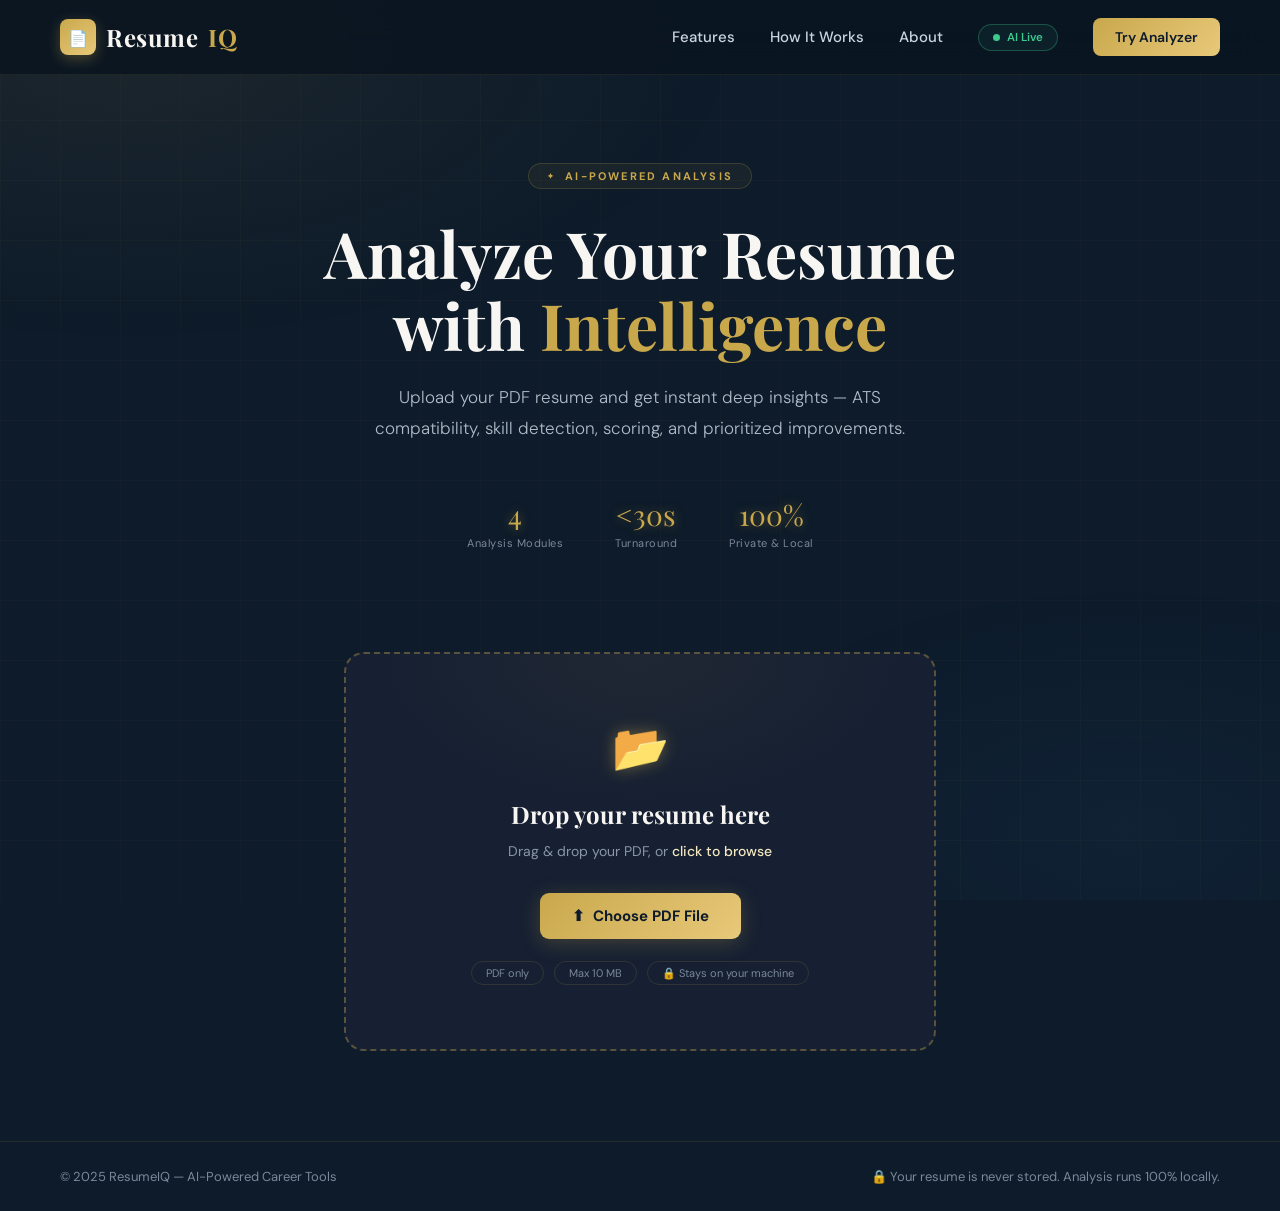
==== templates/index.html @ 73cef733 "project added" ====
<!DOCTYPE html>
<html lang="en">
<head>
<meta charset="UTF-8"/>
<meta name="viewport" content="width=device-width, initial-scale=1.0"/>
<title>ResumeIQ — AI Resume Analyzer</title>
<link href="https://fonts.googleapis.com/css2?family=Playfair+Display:wght@600;700&family=DM+Sans:ital,wght@0,300;0,400;0,500;0,600;1,300&display=swap" rel="stylesheet"/>
<style>
/* ── RESET ── */
*, *::before, *::after { box-sizing: border-box; margin: 0; padding: 0; }

body {
  font-family: 'DM Sans', sans-serif;
  background: #0d1b2a;
  color: #f8f6f2;
  min-height: 100vh;
  overflow-x: hidden;
}

/* Ambient glows */
body::before {
  content: '';
  position: fixed; inset: 0; pointer-events: none; z-index: 0;
  background:
    radial-gradient(ellipse 80% 55% at 10% 5%,  rgba(201,168,76,0.08) 0%, transparent 60%),
    radial-gradient(ellipse 60% 45% at 88% 92%, rgba(74,144,232,0.06) 0%, transparent 60%);
}

/* Subtle grid */
body::after {
  content: '';
  position: fixed; inset: 0; pointer-events: none; z-index: 0;
  background-image:
    linear-gradient(rgba(201,168,76,0.032) 1px, transparent 1px),
    linear-gradient(90deg, rgba(201,168,76,0.032) 1px, transparent 1px);
  background-size: 60px 60px;
}

/* ══════════════════════════════════════
   HEADER
══════════════════════════════════════ */
.header {
  position: sticky; top: 0; z-index: 200;
  display: flex; justify-content: space-between; align-items: center;
  padding: 18px 60px;
  background: rgba(10,21,32,0.85);
  border-bottom: 1px solid rgba(201,168,76,0.1);
  backdrop-filter: blur(18px);
}

.logo {
  font-family: 'Playfair Display', serif;
  font-size: 24px; font-weight: 700;
  color: #f8f6f2; letter-spacing: 0.5px;
  display: flex; align-items: center; gap: 10px;
}

.logo-mark {
  width: 36px; height: 36px;
  background: linear-gradient(140deg, #c9a84c, #e8c97a);
  border-radius: 8px;
  display: flex; align-items: center; justify-content: center;
  font-size: 16px;
  box-shadow: 0 4px 14px rgba(201,168,76,0.32);
}

.logo span { color: #c9a84c; }

.nav {
  display: flex; align-items: center; gap: 35px;
}

.nav a {
  position: relative; text-decoration: none;
  color: #cbd5e1; font-size: 15px; font-weight: 500;
  padding: 6px 0; transition: color 0.3s ease;
}
.nav a:hover { color: #c9a84c; }
.nav a::after {
  content: ''; position: absolute; left: 0; bottom: -4px;
  width: 0; height: 2px; background: #c9a84c;
  transition: width 0.3s ease; border-radius: 2px;
}
.nav a:hover::after { width: 100%; }

.live-pill {
  display: flex; align-items: center; gap: 7px;
  padding: 5px 14px;
  border: 1px solid rgba(62,201,143,0.3); border-radius: 20px;
  font-size: 11.5px; font-weight: 600;
  color: #3ec98f; background: rgba(62,201,143,0.07);
}
.live-pill::before {
  content: ''; width: 7px; height: 7px; border-radius: 50%;
  background: #3ec98f; animation: breathe 1.6s ease infinite;
}
@keyframes breathe {
  0%,100% { opacity:1; transform:scale(1); }
  50%      { opacity:0.35; transform:scale(1.6); }
}

.btn-header {
  padding: 10px 22px;
  background: linear-gradient(135deg, #c9a84c, #e8c97a);
  border: none; border-radius: 8px;
  font-family: 'DM Sans', sans-serif;
  font-weight: 600; font-size: 14px;
  cursor: pointer; color: #0d1b2a;
  transition: all 0.3s ease;
}
.btn-header:hover {
  transform: translateY(-2px) scale(1.05);
  box-shadow: 0 0 10px rgba(201,168,76,0.6), 0 0 20px rgba(201,168,76,0.4), 0 0 40px rgba(201,168,76,0.3);
}

/* ══════════════════════════════════════
   HERO
══════════════════════════════════════ */
.hero {
  position: relative; z-index: 1;
  text-align: center; padding: 88px 24px 50px;
  max-width: 860px; margin: 0 auto;
  animation: fadeUp 0.7s ease both;
}

.hero-eyebrow {
  display: inline-flex; align-items: center; gap: 9px;
  padding: 5px 18px;
  border: 1px solid rgba(201,168,76,0.2); border-radius: 20px;
  font-size: 11px; font-weight: 700;
  color: #c9a84c; letter-spacing: 2.2px; text-transform: uppercase;
  background: rgba(201,168,76,0.06); margin-bottom: 28px;
}
.hero-eyebrow::before { content: '✦'; font-size: 8px; }

.hero h1 {
  font-family: 'Playfair Display', serif;
  font-size: clamp(42px, 5.5vw, 64px);
  line-height: 1.12; color: #f8f6f2; margin-bottom: 22px;
}
.hero h1 em { color: #c9a84c; font-style: normal; }

.hero p {
  font-size: 17px; font-weight: 300;
  color: #b0bcc8; line-height: 1.8;
  max-width: 560px; margin: 0 auto 52px;
}

.stats-strip { display: flex; justify-content: center; gap: 52px; flex-wrap: wrap; }
.stat { text-align: center; }
.stat-num {
  font-family: 'Playfair Display', serif; font-size: 28px; color: #c9a84c;
  text-shadow: 0 0 12px rgba(201,168,76,0.45);
}
.stat-lbl { font-size: 11px; color: #7a8899; letter-spacing: 0.5px; margin-top: 3px; }

/* ══════════════════════════════════════
   UPLOAD
══════════════════════════════════════ */
.upload-section {
  position: relative; z-index: 1;
  max-width: 640px; margin: 52px auto 0;
  padding: 0 24px 90px;
  animation: fadeUp 0.7s 0.12s ease both;
}

.upload-card {
  background: #162032;
  border: 2px dashed rgba(201,168,76,0.38);
  border-radius: 20px; padding: 64px 44px;
  text-align: center; cursor: pointer;
  transition: all 0.35s ease;
  position: relative; overflow: hidden;
}
/* shimmer sweep */
.upload-card::before {
  content: ''; position: absolute;
  top: 0; left: -100%; width: 60%; height: 1px;
  background: linear-gradient(90deg, transparent, rgba(201,168,76,0.7), transparent);
  animation: sweep 3.5s ease infinite;
}
.upload-card::after {
  content: ''; position: absolute; inset: 0; pointer-events: none;
  background: radial-gradient(ellipse 65% 55% at 50% 0%, rgba(201,168,76,0.055) 0%, transparent 70%);
}
@keyframes sweep { 0% { left:-100%; } 100% { left:200%; } }

.upload-card:hover, .upload-card.drag-over {
  border-color: #c9a84c;
  background: rgba(201,168,76,0.04);
  transform: translateY(-4px);
  box-shadow: 0 28px 70px rgba(0,0,0,0.4), 0 0 40px rgba(201,168,76,0.1);
}

.upload-icon {
  font-size: 46px; margin-bottom: 20px;
  display: inline-block; transition: transform 0.35s;
  filter: drop-shadow(0 0 8px rgba(201,168,76,0.45));
}
.upload-card:hover .upload-icon { transform: scale(1.12) rotate(-5deg); }

.upload-card h3 {
  font-family: 'Playfair Display', serif;
  font-size: 24px; color: #f8f6f2; margin-bottom: 10px;
}
.upload-card > p { color: #8a96a8; font-size: 14px; line-height: 1.65; margin-bottom: 30px; }
.upload-card > p b { color: #f5e8c0; font-weight: 500; }

input[type=file] { display: none; }

.btn-upload {
  display: inline-flex; align-items: center; gap: 9px;
  padding: 13px 32px;
  background: linear-gradient(135deg, #c9a84c, #e8c97a);
  border: none; border-radius: 9px;
  font-family: 'DM Sans', sans-serif;
  font-size: 15px; font-weight: 700;
  cursor: pointer; color: #0d1b2a;
  transition: all 0.28s;
  box-shadow: 0 4px 20px rgba(201,168,76,0.25);
}
.btn-upload:hover { transform: translateY(-2px); box-shadow: 0 10px 32px rgba(201,168,76,0.45); }

.file-pills { display: flex; justify-content: center; gap: 10px; margin-top: 22px; flex-wrap: wrap; }
.file-pill {
  padding: 4px 14px; border: 1px solid rgba(201,168,76,0.15);
  border-radius: 20px; font-size: 11px; color: #7a8899;
}

/* file confirmed */
.file-selected {
  display: none; align-items: center; gap: 14px;
  margin-top: 18px; padding: 15px 22px;
  background: rgba(62,201,143,0.07);
  border: 1px solid rgba(62,201,143,0.22); border-radius: 12px;
}
.file-selected.show { display: flex; animation: fadeUp 0.35s ease both; }
.file-icon { font-size: 28px; }
.file-meta { flex: 1; }
.file-name { font-size: 14px; font-weight: 600; color: #f8f6f2; }
.file-size { font-size: 12px; color: #7a8899; margin-top: 2px; }
.file-check { font-size: 22px; color: #3ec98f; }

/* analyze btn */
.btn-analyze {
  display: none; width: 100%; margin-top: 18px; padding: 17px;
  background: linear-gradient(135deg, #c9a84c, #e8c97a);
  border: none; border-radius: 12px;
  font-family: 'DM Sans', sans-serif; font-size: 16px; font-weight: 700;
  cursor: pointer; color: #0d1b2a; letter-spacing: 0.4px;
  transition: all 0.3s; box-shadow: 0 6px 24px rgba(201,168,76,0.3);
}
.btn-analyze.show { display: block; animation: fadeUp 0.35s ease both; }
.btn-analyze:hover { transform: translateY(-2px); box-shadow: 0 14px 38px rgba(201,168,76,0.48); }

/* error */
.error-bar {
  display: none; align-items: center; gap: 12px;
  padding: 13px 18px; margin-top: 12px;
  background: rgba(232,89,74,0.09); border: 1px solid rgba(232,89,74,0.25);
  border-radius: 10px; font-size: 13px; color: #f09898;
}
.error-bar.show { display: flex; animation: fadeUp 0.3s ease both; }

/* ══════════════════════════════════════
   LOADING
══════════════════════════════════════ */
.loading-section {
  display: none; position: relative; z-index: 1;
  max-width: 640px; margin: 0 auto;
  padding: 0 24px 90px; text-align: center;
}
.loading-section.show { display: block; animation: fadeUp 0.4s ease both; }

.loading-card {
  background: #162032; border: 1px solid rgba(201,168,76,0.15);
  border-radius: 20px; padding: 64px 44px;
}

.spinner {
  width: 66px; height: 66px; margin: 0 auto 28px;
  border: 3px solid rgba(201,168,76,0.12); border-top-color: #c9a84c;
  border-radius: 50%; animation: spin 0.85s linear infinite;
  box-shadow: 0 0 18px rgba(201,168,76,0.18);
}
@keyframes spin { to { transform: rotate(360deg); } }

.loading-card h3 { font-family: 'Playfair Display', serif; font-size: 24px; margin-bottom: 8px; }
.loading-card > p { color: #7a8899; font-size: 14px; }

.step-list {
  list-style: none; display: flex; flex-direction: column; gap: 13px;
  max-width: 360px; margin: 30px auto 0; text-align: left;
}
.step-item { display: flex; align-items: center; gap: 12px; font-size: 13.5px; color: #7a8899; transition: color 0.4s; }
.step-item.active { color: #f8f6f2; }
.step-item.done   { color: #3ec98f; }
.step-dot {
  width: 9px; height: 9px; border-radius: 50%; flex-shrink: 0;
  background: #0a1520; border: 1.5px solid rgba(201,168,76,0.2); transition: all 0.4s;
}
.step-item.active .step-dot { background: #c9a84c; border-color: #c9a84c; box-shadow: 0 0 8px rgba(201,168,76,0.6); }
.step-item.done   .step-dot { background: #3ec98f; border-color: #3ec98f; }

/* ══════════════════════════════════════
   RESULTS
══════════════════════════════════════ */
.results-section {
  display: none; position: relative; z-index: 1;
  max-width: 960px; margin: 0 auto; padding: 0 24px 90px;
}
.results-section.show { display: block; animation: fadeUp 0.5s ease both; }

.results-topbar {
  display: flex; align-items: center; justify-content: space-between;
  margin-bottom: 36px; flex-wrap: wrap; gap: 16px;
}
.results-heading { font-family: 'Playfair Display', serif; font-size: 32px; }
.results-heading span { color: #c9a84c; }

.btn-reset {
  display: flex; align-items: center; gap: 8px; padding: 10px 22px;
  background: transparent; border: 1px solid rgba(201,168,76,0.2); border-radius: 9px;
  color: #b0bcc8; font-family: 'DM Sans', sans-serif; font-size: 13px; cursor: pointer; transition: all 0.22s;
}
.btn-reset:hover { border-color: #c9a84c; color: #c9a84c; }

/* ── SCORE CARDS ── */
.score-row { display: flex; gap: 22px; margin-bottom: 28px; flex-wrap: wrap; }

.score-card {
  flex: 1; background: #162032; padding: 32px 28px;
  border-radius: 14px; text-align: center;
  position: relative; overflow: hidden;
  transition: all 0.4s ease;
  border: 1px solid rgba(201,168,76,0.12);
}

/* animated gradient border on hover */
.score-card::before {
  content: ''; position: absolute; top: -2px; left: -2px; right: -2px; bottom: -2px;
  background: linear-gradient(45deg, #c9a84c, #e8c97a, #c9a84c);
  z-index: -1; opacity: 0; transition: opacity 0.35s; border-radius: 16px;
}
.score-card:hover::before { opacity: 1; }

/* color top bar */
.score-card::after {
  content: ''; position: absolute; top: 0; left: 0; right: 0; height: 3px;
}
.sc-gold::after  { background: linear-gradient(90deg, #c9a84c, #e8c97a); }
.sc-green::after { background: linear-gradient(90deg, #3ec98f, #5ee8a8); }
.sc-blue::after  { background: linear-gradient(90deg, #4a90e8, #7ab4f5); }

.score-card:hover {
  transform: translateY(-6px) scale(1.03);
  box-shadow: 0 0 20px rgba(201,168,76,0.35), 0 0 40px rgba(201,168,76,0.25);
}

.score-card h3 {
  margin-bottom: 12px; color: #c9a84c;
  font-size: 11px; font-weight: 700;
  letter-spacing: 2px; text-transform: uppercase;
}

.score-value {
  font-size: 52px; font-family: 'Playfair Display', serif; color: #fff;
  line-height: 1; margin-bottom: 14px;
  text-shadow: 0 0 10px rgba(201,168,76,0.7), 0 0 22px rgba(201,168,76,0.55), 0 0 40px rgba(201,168,76,0.4);
}
.sc-green .score-value { text-shadow: 0 0 10px rgba(62,201,143,0.7), 0 0 22px rgba(62,201,143,0.5); }
.sc-blue  .score-value { text-shadow: 0 0 10px rgba(74,144,232,0.7), 0 0 22px rgba(74,144,232,0.5); }

.sc-bar-track { height: 5px; background: rgba(255,255,255,0.06); border-radius: 3px; overflow: hidden; margin-bottom: 8px; }
.sc-bar-fill  { height: 100%; border-radius: 3px; width: 0; transition: width 1.4s cubic-bezier(0.22,1,0.36,1); }
.sc-gold  .sc-bar-fill { background: linear-gradient(90deg, #c9a84c, #e8c97a); }
.sc-green .sc-bar-fill { background: linear-gradient(90deg, #3ec98f, #5ee8a8); }
.sc-blue  .sc-bar-fill { background: linear-gradient(90deg, #4a90e8, #7ab4f5); }
.sc-desc { font-size: 12px; color: #7a8899; line-height: 1.5; }

/* ── PANELS ── */
.panel {
  background: #162032; padding: 30px; border-radius: 14px;
  margin-bottom: 25px; border: 1px solid rgba(255,255,255,0.05);
  transition: all 0.3s ease; position: relative; overflow: hidden;
}
.panel::before {
  content: ''; position: absolute; top: 0; left: 0; right: 0; height: 1px;
  background: linear-gradient(90deg, transparent, rgba(201,168,76,0.3), transparent);
}
.panel:hover {
  transform: translateY(-4px);
  box-shadow: 0 0 20px rgba(74,144,232,0.25);
}

.panel-hd { display: flex; align-items: center; gap: 13px; margin-bottom: 22px; }
.panel-ico {
  width: 40px; height: 40px; border-radius: 10px;
  display: flex; align-items: center; justify-content: center; font-size: 18px; flex-shrink: 0;
}
.ico-gold  { background: rgba(201,168,76,0.12); box-shadow: 0 0 10px rgba(201,168,76,0.15); }
.ico-green { background: rgba(62,201,143,0.12); box-shadow: 0 0 10px rgba(62,201,143,0.1); }
.ico-blue  { background: rgba(74,144,232,0.12); box-shadow: 0 0 10px rgba(74,144,232,0.1); }
.ico-red   { background: rgba(232,89,74,0.12);  box-shadow: 0 0 10px rgba(232,89,74,0.1); }

.panel h3 { margin-bottom: 18px; color: #fff; font-size: 20px; }
.panel-title { font-family: 'Playfair Display', serif; font-size: 19px; color: #f8f6f2; }

.summary-body {
  font-size: 14.5px; color: #b0bcc8; line-height: 1.85;
  border-left: 3px solid #c9a84c; padding-left: 18px; font-style: italic;
}

/* ── SKILLS ── */
.skills-legend { display: flex; gap: 18px; margin-bottom: 16px; flex-wrap: wrap; }
.legend-item { display: flex; align-items: center; gap: 6px; font-size: 11px; color: #7a8899; }
.legend-dot { width: 8px; height: 8px; border-radius: 50%; }
.skills-grid { display: flex; flex-wrap: wrap; gap: 10px; }

.skill {
  padding: 8px 16px; border-radius: 20px;
  font-size: 13px; font-weight: 500;
  background: rgba(201,168,76,0.08); border: 1px solid rgba(201,168,76,0.3); color: #e8c97a;
  transition: all 0.3s ease; cursor: default;
}
.skill:hover {
  transform: scale(1.1);
  box-shadow: 0 0 8px rgba(201,168,76,0.7), 0 0 20px rgba(201,168,76,0.5);
}
.chip-tech { background: rgba(74,144,232,0.1); border-color: rgba(74,144,232,0.28); color: #7ab4f5; }
.chip-tech:hover { box-shadow: 0 0 8px rgba(74,144,232,0.7), 0 0 20px rgba(74,144,232,0.5) !important; }
.chip-soft { background: rgba(201,168,76,0.08); border-color: rgba(201,168,76,0.28); color: #e8c97a; }
.chip-tool { background: rgba(62,201,143,0.08); border-color: rgba(62,201,143,0.28); color: #5ee8a8; }
.chip-tool:hover { box-shadow: 0 0 8px rgba(62,201,143,0.7), 0 0 20px rgba(62,201,143,0.5) !important; }

/* ── ATS ── */
.ats-list { list-style: none; display: flex; flex-direction: column; gap: 12px; }
.ats-row { display: flex; align-items: flex-start; gap: 12px; font-size: 13.5px; color: #b0bcc8; line-height: 1.55; }
.ats-dot {
  width: 22px; height: 22px; border-radius: 50%; flex-shrink: 0;
  display: flex; align-items: center; justify-content: center; font-size: 11px; font-weight: 700;
}
.ats-pass { background: rgba(62,201,143,0.14); color: #3ec98f; }
.ats-fail { background: rgba(232,89,74,0.14);  color: #e8594a; }
.ats-warn { background: rgba(232,166,74,0.14); color: #e8a64a; }

/* ── IMPROVEMENTS ── */
.improvement {
  margin-bottom: 10px; font-size: 14px;
  color: #d2d7df; line-height: 1.6; transition: all 0.3s ease;
}
.improvement:hover { color: #fff; text-shadow: 0 0 8px rgba(74,144,232,0.5); }

.imp-list { list-style: none; display: flex; flex-direction: column; gap: 12px; }
.imp-row {
  display: flex; gap: 14px; padding: 15px 18px;
  background: rgba(255,255,255,0.025); border-radius: 10px;
  border-left: 3px solid transparent; font-size: 13.5px; color: #b0bcc8; line-height: 1.65;
  transition: all 0.3s ease;
}
.imp-row:hover { background: rgba(255,255,255,0.042); color: #f8f6f2; }
.imp-high { border-left-color: #e8594a; }
.imp-med  { border-left-color: #e8a64a; }
.imp-low  { border-left-color: #4a90e8; }
.imp-tag {
  font-size: 10px; font-weight: 700; letter-spacing: 1px; text-transform: uppercase;
  padding: 3px 10px; border-radius: 5px; flex-shrink: 0; height: fit-content; margin-top: 2px;
}
.imp-high .imp-tag { background: rgba(232,89,74,0.14); color: #e8594a; }
.imp-med  .imp-tag { background: rgba(232,166,74,0.14); color: #e8a64a; }
.imp-low  .imp-tag { background: rgba(74,144,232,0.14); color: #7ab4f5; }

/* ── GRID LAYOUT ── */
.panel-row { display: grid; grid-template-columns: 1fr 1fr; gap: 22px; margin-bottom: 22px; }
.panel-row.single { grid-template-columns: 1fr; }
.panel-row .panel { margin-bottom: 0; }

/* ── FOOTER ── */
footer {
  position: relative; z-index: 1;
  border-top: 1px solid rgba(201,168,76,0.12);
  padding: 26px 60px;
  display: flex; align-items: center; justify-content: space-between;
}
footer p { font-size: 13px; color: #7a8899; }

/* ── ANIMATIONS ── */
@keyframes fadeUp { from { opacity:0; transform:translateY(20px); } to { opacity:1; transform:translateY(0); } }
@keyframes popIn  { from { opacity:0; transform:scale(0.75); }     to { opacity:1; transform:scale(1); } }

/* ── RESPONSIVE ── */
@media (max-width: 900px) {
  .header { padding: 16px 24px; }
  .nav { gap: 20px; }
  .nav a, .live-pill { display: none; }
  .score-row { flex-direction: column; }
  .panel-row { grid-template-columns: 1fr; }
  footer { flex-direction: column; gap: 10px; text-align: center; padding: 24px; }
}
</style>
</head>
<body>

<!-- ── HEADER ── -->
<header class="header">
  <div class="logo">
    <div class="logo-mark">📄</div>
    Resume<span>IQ</span>
  </div>
  <nav class="nav">
    <a href="#">Features</a>
    <a href="#">How It Works</a>
    <a href="#">About</a>
    <div class="live-pill">AI Live</div>
    <button class="btn-header">Try Analyzer</button>
  </nav>
</header>

<!-- ── HERO ── -->
<section class="hero">
  <div class="hero-eyebrow">AI-Powered Analysis</div>
  <h1>Analyze Your Resume<br/>with <em>Intelligence</em></h1>
  <p>Upload your PDF resume and get instant deep insights — ATS compatibility, skill detection, scoring, and prioritized improvements.</p>
  <div class="stats-strip">
    <div class="stat"><div class="stat-num">4</div><div class="stat-lbl">Analysis Modules</div></div>
    <div class="stat"><div class="stat-num">&lt;30s</div><div class="stat-lbl">Turnaround</div></div>
    <div class="stat"><div class="stat-num">100%</div><div class="stat-lbl">Private &amp; Local</div></div>
  </div>
</section>

<!-- ── UPLOAD ── -->
<div class="upload-section" id="uploadSection">
  <div class="upload-card" id="uploadCard"
    onclick="document.getElementById('fileInput').click()"
    ondragover="handleDragOver(event)"
    ondragleave="handleDragLeave(event)"
    ondrop="handleDrop(event)">
    <div class="upload-icon">📂</div>
    <h3>Drop your resume here</h3>
    <p>Drag &amp; drop your PDF, or <b>click to browse</b></p>
    <button class="btn-upload" onclick="event.stopPropagation(); document.getElementById('fileInput').click()">
      ⬆&nbsp; Choose PDF File
    </button>
    <div class="file-pills">
      <span class="file-pill">PDF only</span>
      <span class="file-pill">Max 10 MB</span>
      <span class="file-pill">🔒 Stays on your machine</span>
    </div>
    <input type="file" id="fileInput" accept=".pdf" onchange="handleFile(event)"/>
  </div>

  <div class="file-selected" id="fileSelected">
    <div class="file-icon">📄</div>
    <div class="file-meta">
      <div class="file-name" id="fileName">—</div>
      <div class="file-size" id="fileSize">—</div>
    </div>
    <div class="file-check">✓</div>
  </div>

  <button class="btn-analyze" id="analyzeBtn" onclick="analyzeResume()">
    ✦ &nbsp;Analyze My Resume
  </button>
  <div class="error-bar" id="errorBar"><span>⚠</span><span id="errorText"></span></div>
</div>

<!-- ── LOADING ── -->
<div class="loading-section" id="loadingSection">
  <div class="loading-card">
    <div class="spinner"></div>
    <h3>Analyzing Your Resume…</h3>
    <p>Claude AI is carefully reviewing every detail</p>
    <ul class="step-list">
      <li class="step-item active" id="s1"><div class="step-dot"></div>Parsing resume content</li>
      <li class="step-item"        id="s2"><div class="step-dot"></div>Extracting skills &amp; experience</li>
      <li class="step-item"        id="s3"><div class="step-dot"></div>Running ATS compatibility check</li>
      <li class="step-item"        id="s4"><div class="step-dot"></div>Generating improvement suggestions</li>
      <li class="step-item"        id="s5"><div class="step-dot"></div>Calculating final scores</li>
    </ul>
  </div>
</div>

<!-- ── RESULTS ── -->
<div class="results-section" id="resultsSection">
  <div class="results-topbar">
    <div class="results-heading">Analysis <span>Results</span></div>
    <button class="btn-reset" onclick="resetApp()">↩ &nbsp;Analyze Another</button>
  </div>

  <!-- Score cards -->
  <div class="score-row">
    <div class="score-card sc-gold">
      <h3>Overall Score</h3>
      <div class="score-value" id="overallScore">—</div>
      <div class="sc-bar-track"><div class="sc-bar-fill" id="barOverall"></div></div>
      <div class="sc-desc" id="descOverall"></div>
    </div>
    <div class="score-card sc-green">
      <h3>ATS Compatibility</h3>
      <div class="score-value" id="atsScore">—</div>
      <div class="sc-bar-track"><div class="sc-bar-fill" id="barAts"></div></div>
      <div class="sc-desc" id="descAts"></div>
    </div>
    <div class="score-card sc-blue">
      <h3>Impact Score</h3>
      <div class="score-value" id="impactScore">—</div>
      <div class="sc-bar-track"><div class="sc-bar-fill" id="barImpact"></div></div>
      <div class="sc-desc" id="descImpact"></div>
    </div>
  </div>

  <!-- Summary -->
  <div class="panel-row single">
    <div class="panel">
      <div class="panel-hd"><div class="panel-ico ico-gold">💡</div><div class="panel-title">Executive Summary</div></div>
      <p class="summary-body" id="summaryText"></p>
    </div>
  </div>

  <!-- Skills + ATS -->
  <div class="panel-row">
    <div class="panel">
      <div class="panel-hd"><div class="panel-ico ico-blue">⚡</div><div class="panel-title">Detected Skills</div></div>
      <div class="skills-legend">
        <div class="legend-item"><div class="legend-dot" style="background:#4a90e8"></div>Technical</div>
        <div class="legend-item"><div class="legend-dot" style="background:#c9a84c"></div>Soft Skills</div>
        <div class="legend-item"><div class="legend-dot" style="background:#3ec98f"></div>Tools</div>
      </div>
      <div class="skills-grid" id="skillsGrid"></div>
    </div>
    <div class="panel">
      <div class="panel-hd"><div class="panel-ico ico-green">🤖</div><div class="panel-title">ATS Compatibility</div></div>
      <ul class="ats-list" id="atsList"></ul>
    </div>
  </div>

  <!-- Improvements -->
  <div class="panel-row single">
    <div class="panel">
      <div class="panel-hd"><div class="panel-ico ico-red">🎯</div><div class="panel-title">Improvement Suggestions</div></div>
      <ul class="imp-list" id="improvementsList"></ul>
    </div>
  </div>
</div>

<!-- ── FOOTER ── -->
<footer>
  <p>© 2025 ResumeIQ — AI-Powered Career Tools</p>
  <p>🔒 Your resume is never stored. Analysis runs 100% locally.</p>
</footer>

<script>
  let selectedFile = null;

  /* drag & drop */
  function handleDragOver(e) { e.preventDefault(); document.getElementById('uploadCard').classList.add('drag-over'); }
  function handleDragLeave()  { document.getElementById('uploadCard').classList.remove('drag-over'); }
  function handleDrop(e) {
    e.preventDefault(); document.getElementById('uploadCard').classList.remove('drag-over');
    const f = e.dataTransfer.files[0];
    if (f && f.type === 'application/pdf') attachFile(f);
    else showError('Please upload a PDF file.');
  }
  function handleFile(e) { const f = e.target.files[0]; if (f) attachFile(f); }

  function attachFile(f) {
    selectedFile = f;
    document.getElementById('fileName').textContent = f.name;
    document.getElementById('fileSize').textContent = (f.size / 1024).toFixed(1) + ' KB';
    document.getElementById('fileSelected').classList.add('show');
    document.getElementById('analyzeBtn').classList.add('show');
    hideError();
  }

  function showError(msg) { document.getElementById('errorText').textContent = msg; document.getElementById('errorBar').classList.add('show'); }
  function hideError()    { document.getElementById('errorBar').classList.remove('show'); }

  /* loading step animation */
  const STEPS = ['s1','s2','s3','s4','s5'];
  let stepTimer = null;
  function startSteps() {
    STEPS.forEach((id,i) => document.getElementById(id).className = 'step-item'+(i===0?' active':''));
    let i = 0;
    stepTimer = setInterval(() => {
      if (i > 0) document.getElementById(STEPS[i-1]).className = 'step-item done';
      if (i < STEPS.length) { document.getElementById(STEPS[i]).className = 'step-item active'; i++; }
      else clearInterval(stepTimer);
    }, 1100);
  }
  function finishSteps() { clearInterval(stepTimer); STEPS.forEach(id => document.getElementById(id).className = 'step-item done'); }

  /* ANALYZE */
  async function analyzeResume() {
    if (!selectedFile) { showError('Please select a PDF file first.'); return; }
    hideError();
    document.getElementById('uploadSection').style.display = 'none';
    document.getElementById('loadingSection').classList.add('show');
    startSteps();

    const form = new FormData();
    form.append('resume', selectedFile);

    try {
      const res  = await fetch('/analyze', { method: 'POST', body: form });
      const data = await res.json();
      finishSteps();
      if (!res.ok) throw new Error(data.error || 'Server error');
      setTimeout(() => renderResults(data), 500);
    } catch(err) {
      finishSteps();
      document.getElementById('loadingSection').classList.remove('show');
      document.getElementById('uploadSection').style.display = 'block';
      showError('Analysis failed: ' + err.message);
    }
  }

  /* RENDER RESULTS */
  function renderResults(d) {
    document.getElementById('loadingSection').classList.remove('show');

    document.getElementById('overallScore').textContent = d.overall_score + '%';
    document.getElementById('atsScore').textContent     = d.ats_score     + '%';
    document.getElementById('impactScore').textContent  = d.impact_score  + '%';
    document.getElementById('descOverall').textContent  = d.overall_desc  || '';
    document.getElementById('descAts').textContent      = d.ats_desc      || '';
    document.getElementById('descImpact').textContent   = d.impact_desc   || '';
    document.getElementById('summaryText').textContent  = d.summary       || '';

    document.getElementById('resultsSection').classList.add('show');

    /* animate score bars */
    requestAnimationFrame(() => setTimeout(() => {
      document.getElementById('barOverall').style.width = d.overall_score + '%';
      document.getElementById('barAts').style.width     = d.ats_score     + '%';
      document.getElementById('barImpact').style.width  = d.impact_score  + '%';
    }, 80));

    /* skills */
    const sg = document.getElementById('skillsGrid');
    sg.innerHTML = '';
    if (d.skills && !Array.isArray(d.skills)) {
      (d.skills.tech  || []).forEach(s => sg.innerHTML += `<span class="skill chip-tech">${s}</span>`);
      (d.skills.soft  || []).forEach(s => sg.innerHTML += `<span class="skill chip-soft">${s}</span>`);
      (d.skills.tools || []).forEach(s => sg.innerHTML += `<span class="skill chip-tool">${s}</span>`);
    } else {
      (d.skills || []).forEach(s => sg.innerHTML += `<span class="skill">${s}</span>`);
    }

    /* ATS checks */
    const al = document.getElementById('atsList');
    al.innerHTML = '';
    (d.ats_checks || []).forEach(c => {
      const cls  = c.status==='pass' ? 'ats-pass' : c.status==='fail' ? 'ats-fail' : 'ats-warn';
      const icon = c.status==='pass' ? '✓' : c.status==='fail' ? '✗' : '!';
      al.innerHTML += `<li class="ats-row"><div class="ats-dot ${cls}">${icon}</div><span>${c.text}</span></li>`;
    });

    /* improvements */
    const il = document.getElementById('improvementsList');
    il.innerHTML = '';
    (d.improvements || []).forEach(imp => {
      if (typeof imp === 'string') {
        il.innerHTML += `<li class="imp-row imp-low"><span class="imp-tag">TIP</span><span>${imp}</span></li>`;
      } else {
        const cls = imp.priority==='high' ? 'imp-high' : imp.priority==='med' ? 'imp-med' : 'imp-low';
        il.innerHTML += `<li class="imp-row ${cls}"><span class="imp-tag">${(imp.priority||'tip').toUpperCase()}</span><span>${imp.text}</span></li>`;
      }
    });
  }

  /* RESET */
  function resetApp() {
    selectedFile = null;
    document.getElementById('fileInput').value = '';
    document.getElementById('fileSelected').classList.remove('show');
    document.getElementById('analyzeBtn').classList.remove('show');
    document.getElementById('resultsSection').classList.remove('show');
    document.getElementById('uploadSection').style.display = 'block';
    hideError();
  }
</script>
</body>
</html>
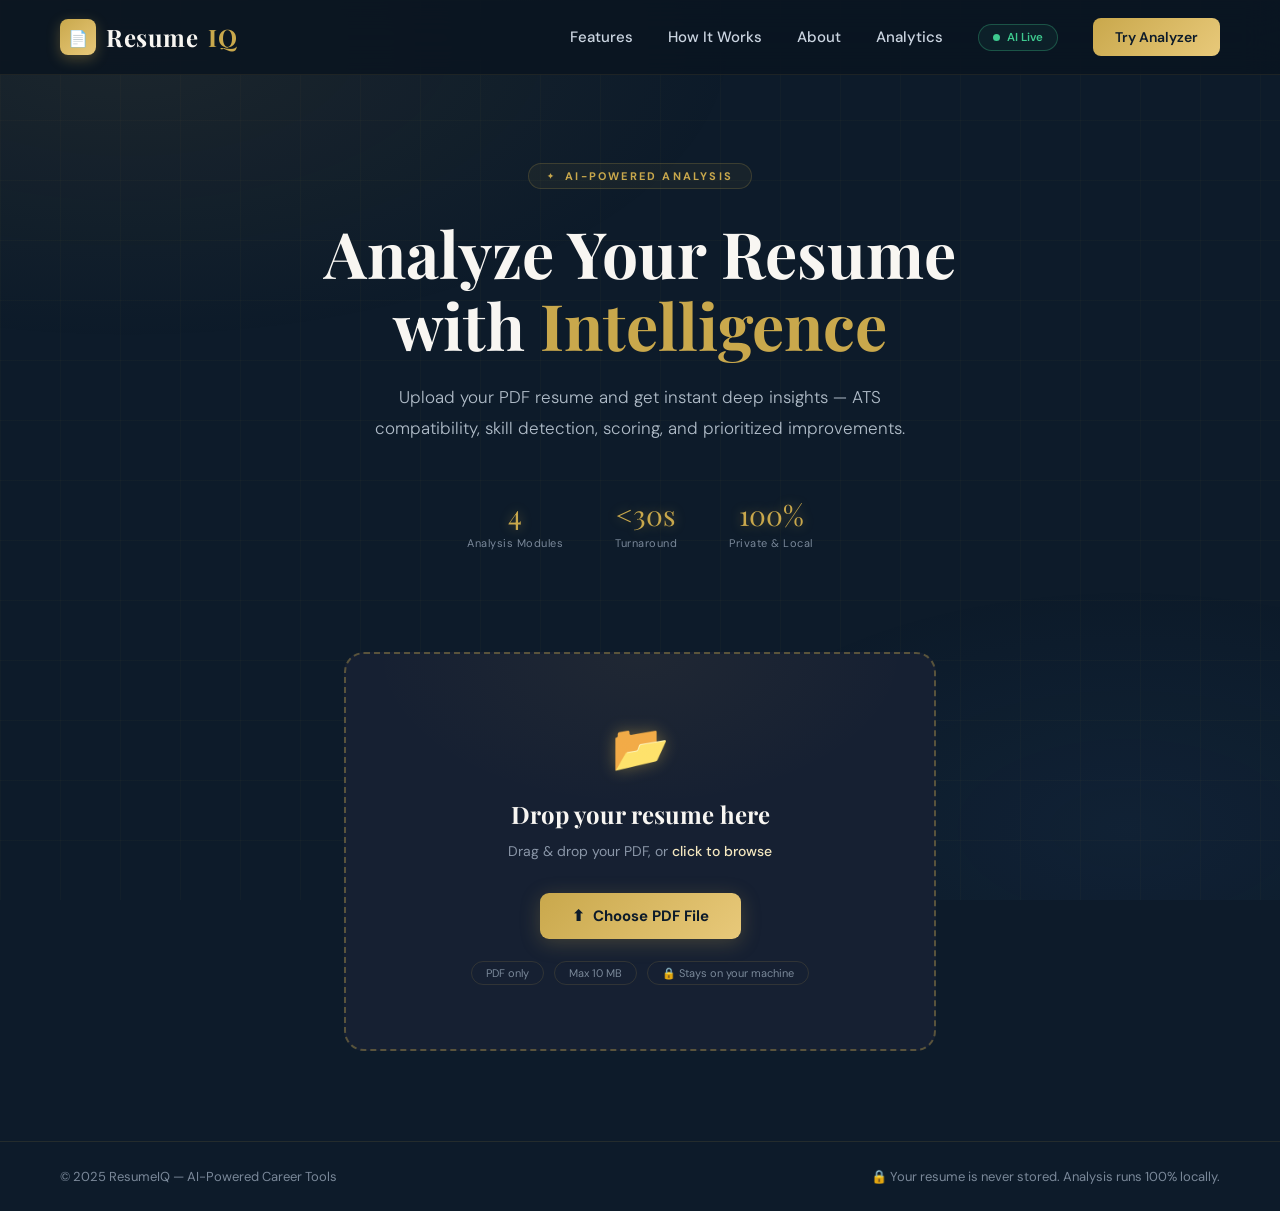
==== commit d8bba654: "new file added" ====
--- a/templates/index.html
+++ b/templates/index.html
@@ -508,12 +508,20 @@
     Resume<span>IQ</span>
   </div>
   <nav class="nav">
-    <a href="#">Features</a>
-    <a href="#">How It Works</a>
-    <a href="#">About</a>
-    <div class="live-pill">AI Live</div>
-    <button class="btn-header">Try Analyzer</button>
-  </nav>
+
+<a href="#" onclick="showSection('features')">Features</a>
+
+<a href="#" onclick="showSection('howitworks')">How It Works</a>
+
+<a href="#" onclick="showSection('about')">About</a>
+<a href="/analytics">Analytics</a>
+<div class="live-pill">AI Live</div>
+
+<button class="btn-header" onclick="showSection('uploadSection')">
+Try Analyzer
+</button>
+
+</nav>
 </header>
 
 <!-- ── HERO ── -->
@@ -527,6 +535,7 @@
     <div class="stat"><div class="stat-num">100%</div><div class="stat-lbl">Private &amp; Local</div></div>
   </div>
 </section>
+
 
 <!-- ── UPLOAD ── -->
 <div class="upload-section" id="uploadSection">
@@ -642,6 +651,10 @@
     </div>
   </div>
 </div>
+<!-- ── INFO SECTIONS ── -->
+
+    
+</section>
 
 <!-- ── FOOTER ── -->
 <footer>
